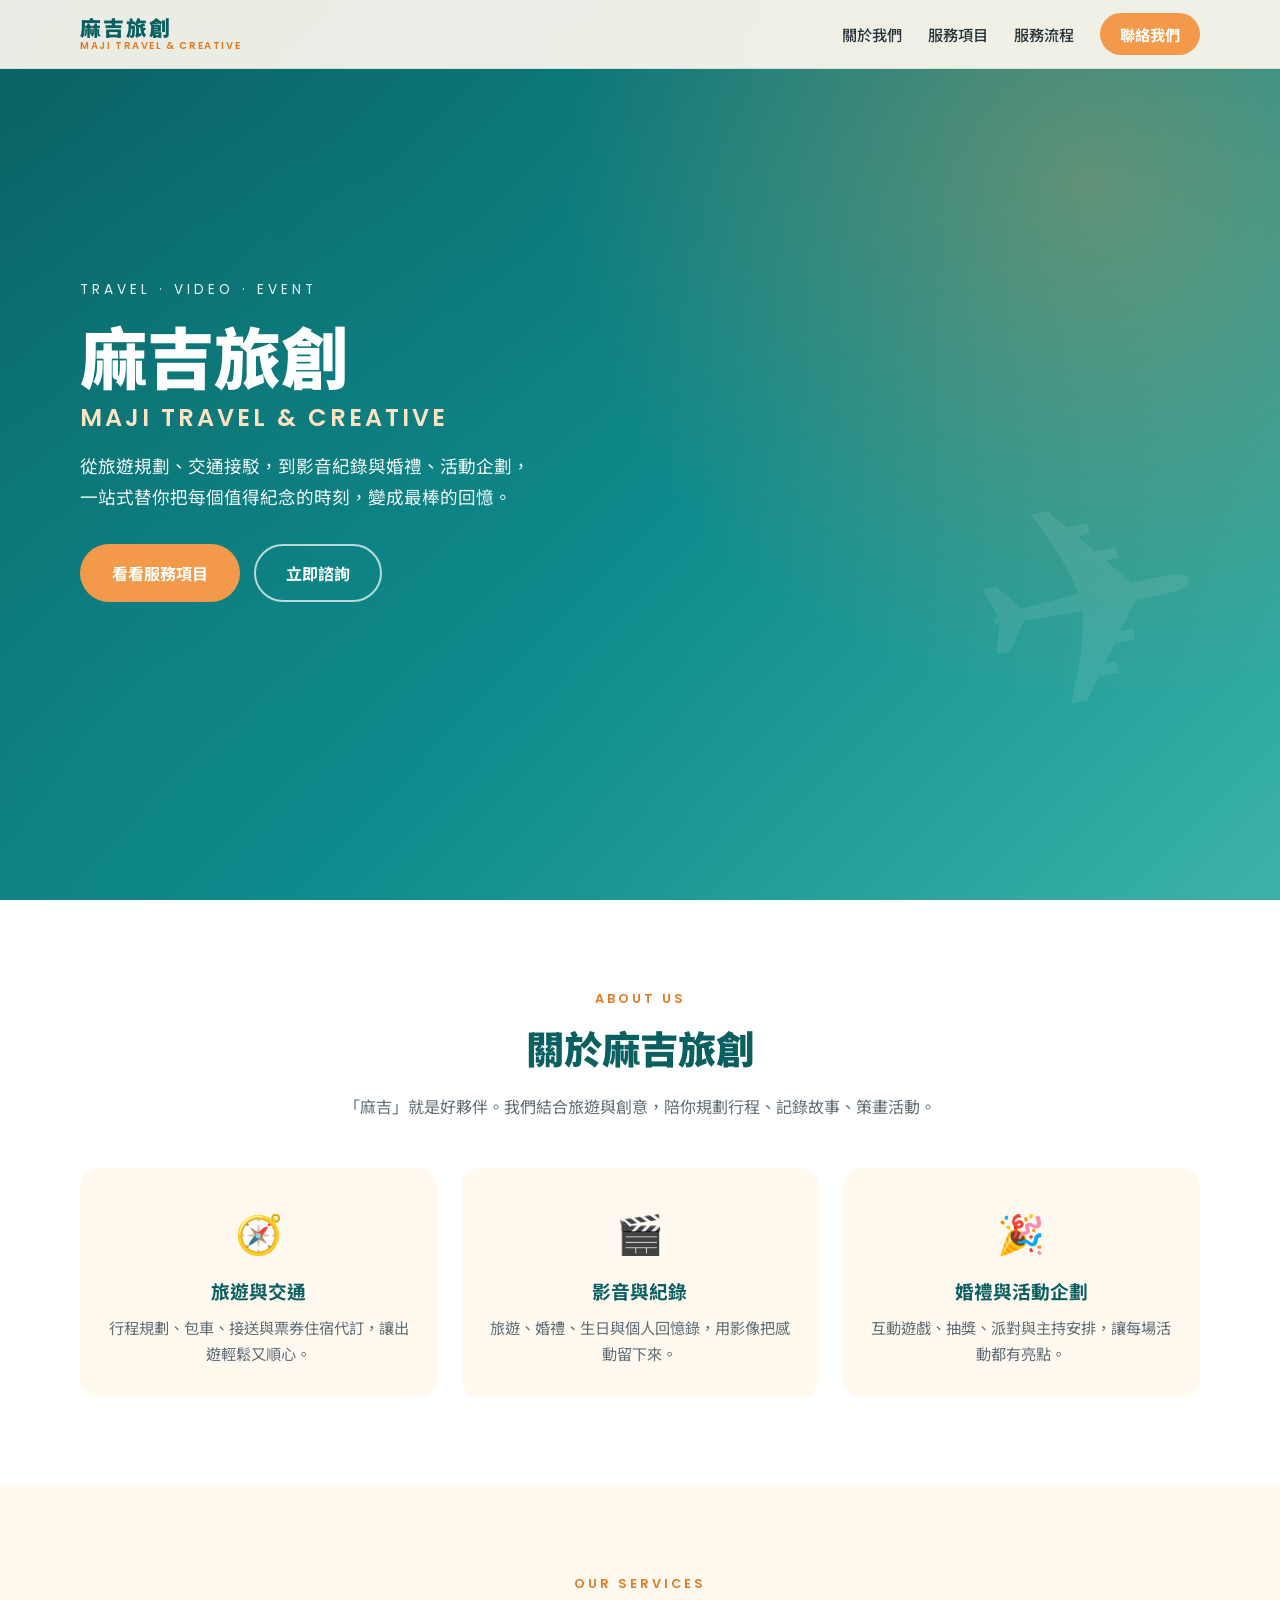
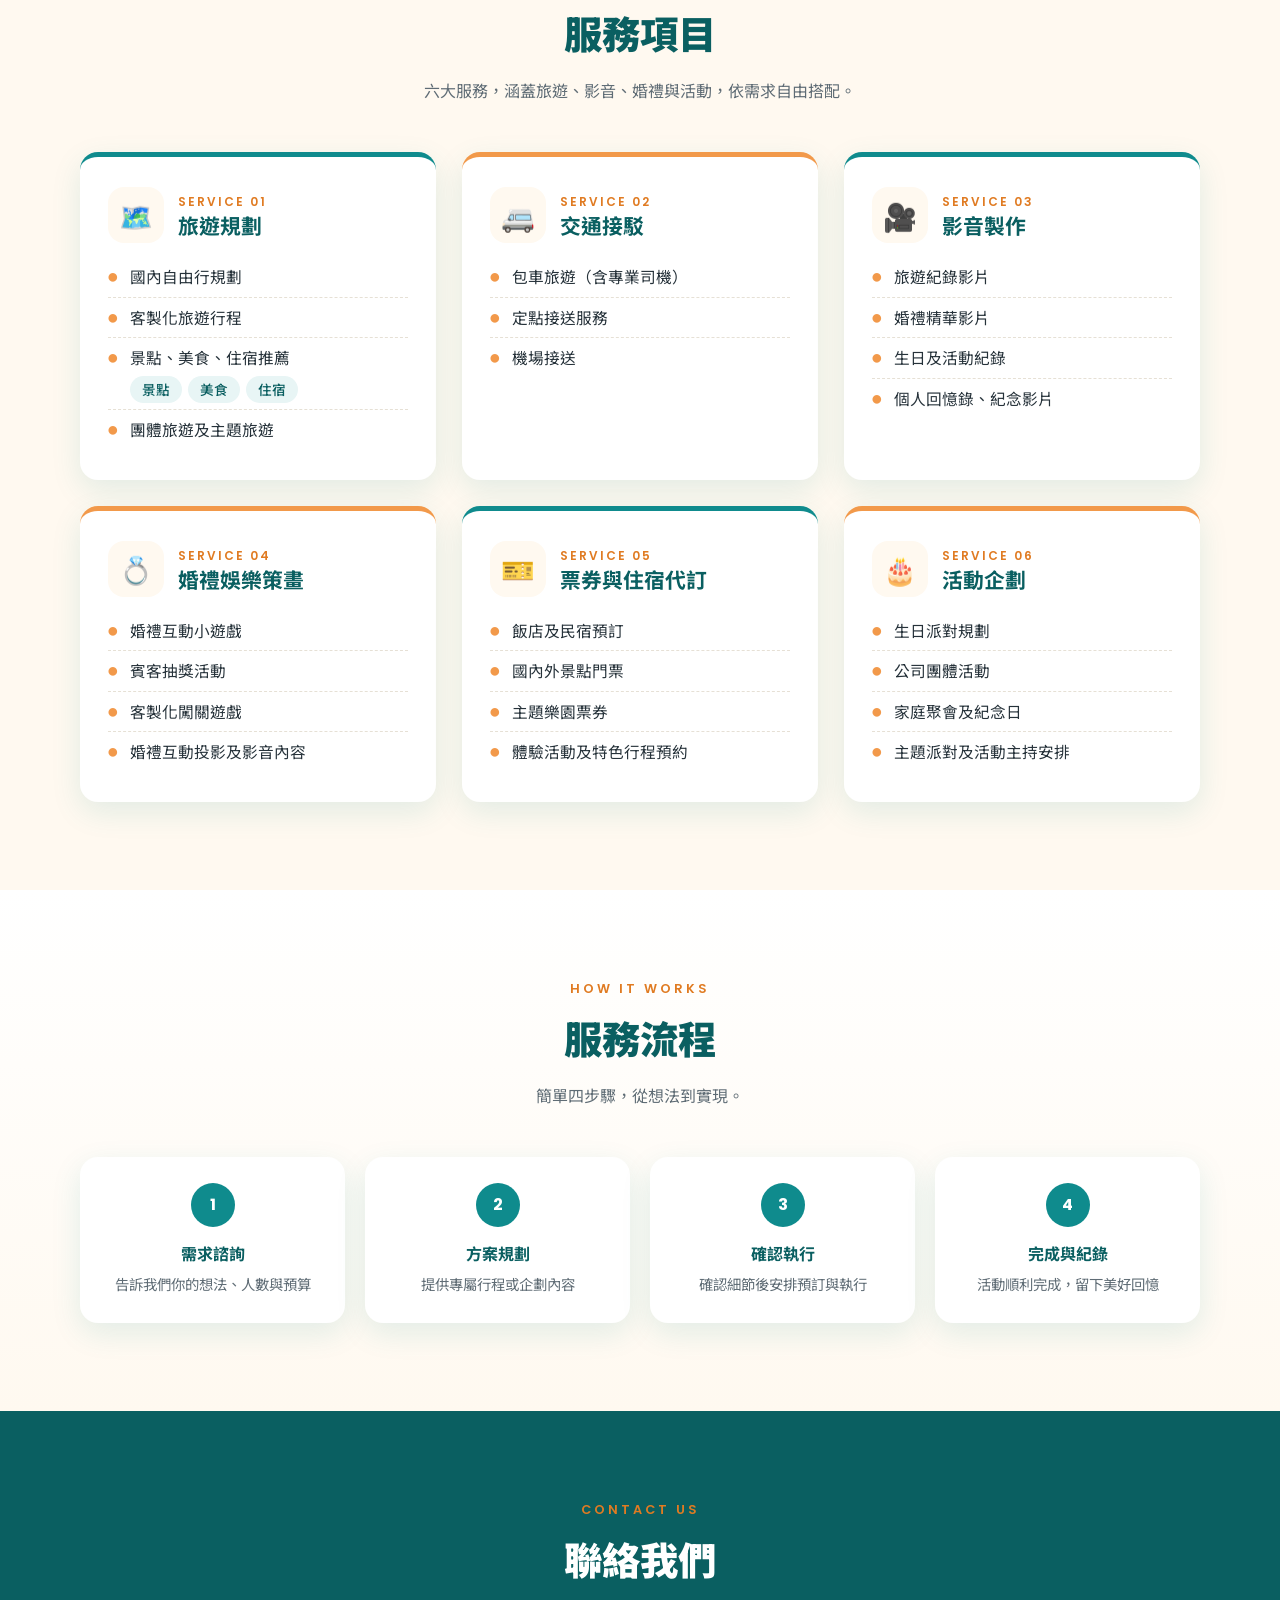
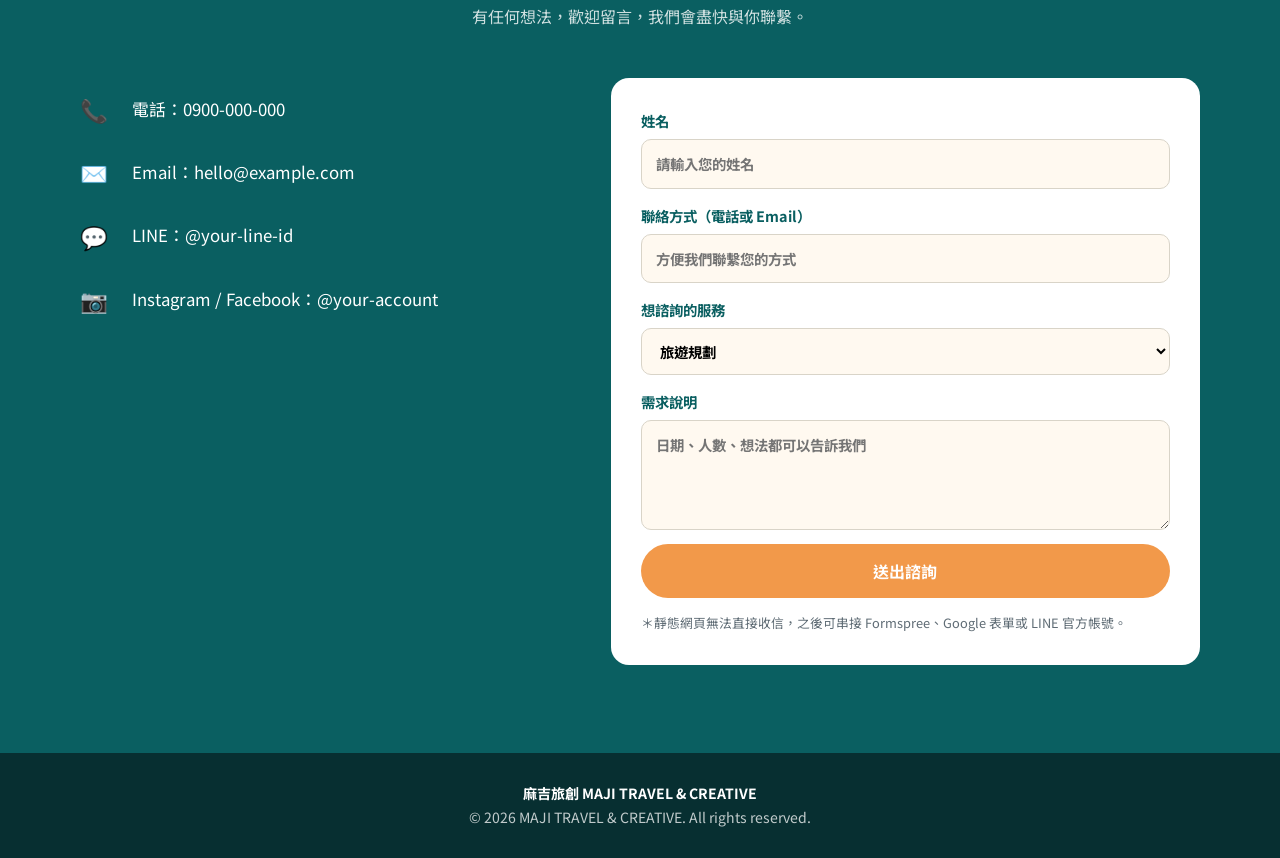
==== index.html @ 3b08e2c5 "Add files via upload" ====
<!DOCTYPE html>
<html lang="zh-Hant">
<head>
  <meta charset="UTF-8">
  <meta name="viewport" content="width=device-width, initial-scale=1.0">
  <title>麻吉旅創 MAJI TRAVEL & CREATIVE｜旅遊規劃・影音製作・活動企劃</title>
  <meta name="description" content="麻吉旅創 MAJI TRAVEL & CREATIVE 提供旅遊規劃、交通接駁、影音製作、婚禮娛樂策畫、票券與住宿代訂、活動企劃等服務。">
  <link rel="preconnect" href="https://fonts.googleapis.com">
  <link rel="preconnect" href="https://fonts.gstatic.com" crossorigin>
  <link href="https://fonts.googleapis.com/css2?family=Noto+Sans+TC:wght@400;500;700;900&family=Poppins:wght@500;600;700&display=swap" rel="stylesheet">
  <style>
    :root {
      --teal: #0f8b8d;
      --teal-dark: #0a5f61;
      --orange: #f2994a;
      --orange-dark: #e07b22;
      --cream: #fff9f0;
      --ink: #26323a;
      --muted: #5f6c75;
      --card: #ffffff;
      --radius: 18px;
      --shadow: 0 10px 30px rgba(15, 139, 141, 0.12);
    }
    * { box-sizing: border-box; margin: 0; padding: 0; }
    html { scroll-behavior: smooth; scroll-padding-top: 76px; }
    body {
      font-family: "Noto Sans TC", "Microsoft JhengHei", sans-serif;
      color: var(--ink);
      background: var(--cream);
      line-height: 1.75;
    }
    a { color: inherit; text-decoration: none; }
    ul { list-style: none; }
    .container { width: min(1120px, 92%); margin: 0 auto; }

    /* ---------- Header ---------- */
    header {
      position: fixed; top: 0; left: 0; right: 0; z-index: 100;
      background: rgba(255, 249, 240, 0.92);
      backdrop-filter: blur(10px);
      border-bottom: 1px solid rgba(15, 139, 141, 0.12);
    }
    .nav { display: flex; align-items: center; justify-content: space-between; height: 68px; }
    .brand { display: flex; flex-direction: column; line-height: 1.15; }
    .brand strong { font-size: 1.3rem; color: var(--teal-dark); font-weight: 900; letter-spacing: 2px; }
    .brand span { font-family: "Poppins", sans-serif; font-size: 0.62rem; letter-spacing: 1.6px; color: var(--orange-dark); font-weight: 600; }
    .menu { display: flex; gap: 26px; align-items: center; font-weight: 500; font-size: 0.95rem; }
    .menu a:hover { color: var(--teal); }
    .menu .cta {
      background: var(--orange); color: #fff; padding: 8px 20px; border-radius: 999px; font-weight: 700;
      transition: background .2s, transform .2s;
    }
    .menu .cta:hover { background: var(--orange-dark); color: #fff; transform: translateY(-1px); }
    .burger { display: none; background: none; border: 0; font-size: 1.8rem; color: var(--teal-dark); cursor: pointer; }

    /* ---------- Hero ---------- */
    .hero {
      min-height: 100vh;
      display: flex; align-items: center;
      padding-top: 68px;
      background:
        radial-gradient(circle at 85% 20%, rgba(242,153,74,.35), transparent 40%),
        radial-gradient(circle at 10% 80%, rgba(15,139,141,.30), transparent 45%),
        linear-gradient(135deg, #0a5f61 0%, #0f8b8d 55%, #3bb3a8 100%);
      color: #fff;
      position: relative; overflow: hidden;
    }
    .hero::after {
      content: "✈"; position: absolute; right: 6%; bottom: 8%;
      font-size: clamp(8rem, 22vw, 18rem); opacity: .08; transform: rotate(-12deg);
    }
    .hero-inner { position: relative; z-index: 1; max-width: 720px; }
    .eyebrow { font-family: "Poppins", sans-serif; letter-spacing: 4px; font-size: .85rem; opacity: .9; }
    .hero h1 { font-size: clamp(2.4rem, 6vw, 4.2rem); line-height: 1.2; margin: 14px 0 8px; font-weight: 900; }
    .hero h1 small { display: block; font-family: "Poppins", sans-serif; font-size: clamp(1rem, 2.4vw, 1.5rem); letter-spacing: 3px; font-weight: 600; color: #ffe2bf; margin-top: 8px; }
    .hero p { font-size: 1.1rem; opacity: .95; margin: 18px 0 32px; max-width: 560px; }
    .btns { display: flex; gap: 14px; flex-wrap: wrap; }
    .btn {
      display: inline-block; padding: 13px 30px; border-radius: 999px; font-weight: 700;
      border: 2px solid transparent; transition: all .2s; cursor: pointer; font-size: 1rem; font-family: inherit;
    }
    .btn-primary { background: var(--orange); color: #fff; }
    .btn-primary:hover { background: var(--orange-dark); transform: translateY(-2px); }
    .btn-ghost { border-color: rgba(255,255,255,.7); color: #fff; }
    .btn-ghost:hover { background: rgba(255,255,255,.15); }

    /* ---------- Sections ---------- */
    section { padding: 88px 0; }
    .section-head { text-align: center; margin-bottom: 48px; }
    .section-head .tag { font-family: "Poppins", sans-serif; color: var(--orange-dark); letter-spacing: 3px; font-size: .8rem; font-weight: 600; }
    .section-head h2 { font-size: clamp(1.8rem, 4vw, 2.4rem); color: var(--teal-dark); margin-top: 4px; font-weight: 900; }
    .section-head p { color: var(--muted); max-width: 600px; margin: 10px auto 0; }

    /* About */
    .about { background: #fff; }
    .about-grid { display: grid; grid-template-columns: repeat(3, 1fr); gap: 24px; }
    .about-item { text-align: center; padding: 30px 22px; border-radius: var(--radius); background: var(--cream); }
    .about-item .ico { font-size: 2.4rem; }
    .about-item h3 { margin: 10px 0 6px; color: var(--teal-dark); }
    .about-item p { color: var(--muted); font-size: .95rem; }

    /* Services */
    .services-grid { display: grid; grid-template-columns: repeat(auto-fit, minmax(320px, 1fr)); gap: 26px; }
    .card {
      background: var(--card); border-radius: var(--radius); padding: 30px 28px;
      box-shadow: var(--shadow); border-top: 5px solid var(--teal);
      transition: transform .25s, box-shadow .25s;
    }
    .card:nth-child(even) { border-top-color: var(--orange); }
    .card:hover { transform: translateY(-6px); box-shadow: 0 16px 36px rgba(15,139,141,.2); }
    .card-top { display: flex; align-items: center; gap: 14px; margin-bottom: 14px; }
    .card-top .ico {
      width: 56px; height: 56px; display: grid; place-items: center; font-size: 1.7rem;
      background: var(--cream); border-radius: 16px;
    }
    .card-top .num { font-family: "Poppins", sans-serif; font-size: .75rem; color: var(--orange-dark); font-weight: 600; letter-spacing: 2px; }
    .card-top h3 { font-size: 1.3rem; color: var(--teal-dark); line-height: 1.3; }
    .card li { position: relative; padding: 6px 0 6px 22px; border-bottom: 1px dashed #e6e0d5; font-size: .98rem; }
    .card li:last-child { border-bottom: 0; }
    .card li::before { content: "●"; position: absolute; left: 0; color: var(--orange); font-size: .6rem; top: 12px; }
    .card li ul { margin-top: 4px; display: flex; flex-wrap: wrap; gap: 6px; }
    .card li ul li {
      padding: 2px 12px; border: 0; background: #e8f5f5; color: var(--teal-dark);
      border-radius: 999px; font-size: .85rem; font-weight: 500;
    }
    .card li ul li::before { display: none; }

    /* Process */
    .process { background: linear-gradient(180deg, #fff 0%, var(--cream) 100%); }
    .steps { display: grid; grid-template-columns: repeat(4, 1fr); gap: 20px; counter-reset: step; }
    .step { text-align: center; padding: 26px 16px; background: #fff; border-radius: var(--radius); box-shadow: var(--shadow); }
    .step::before {
      counter-increment: step; content: counter(step);
      display: grid; place-items: center; width: 44px; height: 44px; margin: 0 auto 12px;
      border-radius: 50%; background: var(--teal); color: #fff; font-family: "Poppins", sans-serif; font-weight: 700;
    }
    .step h4 { color: var(--teal-dark); margin-bottom: 4px; }
    .step p { color: var(--muted); font-size: .9rem; }

    /* Contact */
    .contact { background: var(--teal-dark); color: #fff; }
    .contact .section-head h2 { color: #fff; }
    .contact .section-head p { color: rgba(255,255,255,.8); }
    .contact-grid { display: grid; grid-template-columns: 1fr 1.2fr; gap: 40px; align-items: start; }
    .contact-info li { padding: 12px 0; display: flex; gap: 12px; align-items: center; font-size: 1.05rem; }
    .contact-info .ico { font-size: 1.4rem; width: 40px; }
    form { background: #fff; color: var(--ink); padding: 30px; border-radius: var(--radius); display: grid; gap: 14px; }
    label { font-weight: 700; font-size: .9rem; color: var(--teal-dark); display: grid; gap: 6px; }
    input, select, textarea {
      font: inherit; padding: 11px 14px; border: 1.5px solid #d9d4c8; border-radius: 10px; background: var(--cream);
    }
    input:focus, select:focus, textarea:focus { outline: none; border-color: var(--teal); background: #fff; }
    textarea { min-height: 110px; resize: vertical; }
    .form-note { font-size: .8rem; color: var(--muted); }
    .toast { display: none; background: #e8f5f5; color: var(--teal-dark); padding: 12px 16px; border-radius: 10px; font-weight: 700; }

    footer { background: #072f31; color: rgba(255,255,255,.75); text-align: center; padding: 28px 0; font-size: .88rem; }
    footer strong { color: #fff; }

    /* Reveal animation */
    .reveal { opacity: 0; transform: translateY(24px); transition: opacity .7s, transform .7s; }
    .reveal.show { opacity: 1; transform: none; }

    /* ---------- Responsive ---------- */
    @media (max-width: 860px) {
      .burger { display: block; }
      .menu {
        position: absolute; top: 68px; left: 0; right: 0; flex-direction: column; gap: 0;
        background: var(--cream); border-bottom: 1px solid rgba(15,139,141,.15);
        max-height: 0; overflow: hidden; transition: max-height .3s;
      }
      .menu.open { max-height: 420px; }
      .menu a { padding: 14px 0; width: 100%; text-align: center; }
      .menu .cta { border-radius: 0; background: transparent; color: var(--orange-dark); }
      .about-grid, .contact-grid { grid-template-columns: 1fr; }
      .steps { grid-template-columns: repeat(2, 1fr); }
      .services-grid { grid-template-columns: 1fr; }
      section { padding: 64px 0; }
    }
    @media (max-width: 480px) { .steps { grid-template-columns: 1fr; } }
  </style>
</head>
<body>

  <!-- ===== Header ===== -->
  <header>
    <div class="container nav">
      <a href="#home" class="brand">
        <strong>麻吉旅創</strong>
        <span>MAJI TRAVEL &amp; CREATIVE</span>
      </a>
      <button class="burger" id="burger" aria-label="開啟選單">☰</button>
      <nav class="menu" id="menu">
        <a href="#about">關於我們</a>
        <a href="#services">服務項目</a>
        <a href="#process">服務流程</a>
        <a href="#contact" class="cta">聯絡我們</a>
      </nav>
    </div>
  </header>

  <!-- ===== Hero ===== -->
  <section class="hero" id="home">
    <div class="container">
      <div class="hero-inner">
        <div class="eyebrow">TRAVEL · VIDEO · EVENT</div>
        <h1>麻吉旅創
          <small>MAJI TRAVEL &amp; CREATIVE</small>
        </h1>
        <p>從旅遊規劃、交通接駁，到影音紀錄與婚禮、活動企劃，<br>一站式替你把每個值得紀念的時刻，變成最棒的回憶。</p>
        <div class="btns">
          <a href="#services" class="btn btn-primary">看看服務項目</a>
          <a href="#contact" class="btn btn-ghost">立即諮詢</a>
        </div>
      </div>
    </div>
  </section>

  <!-- ===== About ===== -->
  <section class="about" id="about">
    <div class="container">
      <div class="section-head reveal">
        <div class="tag">ABOUT US</div>
        <h2>關於麻吉旅創</h2>
        <p>「麻吉」就是好夥伴。我們結合旅遊與創意，陪你規劃行程、記錄故事、策畫活動。</p>
      </div>
      <div class="about-grid">
        <div class="about-item reveal">
          <div class="ico">🧭</div>
          <h3>旅遊與交通</h3>
          <p>行程規劃、包車、接送與票券住宿代訂，讓出遊輕鬆又順心。</p>
        </div>
        <div class="about-item reveal">
          <div class="ico">🎬</div>
          <h3>影音與紀錄</h3>
          <p>旅遊、婚禮、生日與個人回憶錄，用影像把感動留下來。</p>
        </div>
        <div class="about-item reveal">
          <div class="ico">🎉</div>
          <h3>婚禮與活動企劃</h3>
          <p>互動遊戲、抽獎、派對與主持安排，讓每場活動都有亮點。</p>
        </div>
      </div>
    </div>
  </section>

  <!-- ===== Services ===== -->
  <section id="services">
    <div class="container">
      <div class="section-head reveal">
        <div class="tag">OUR SERVICES</div>
        <h2>服務項目</h2>
        <p>六大服務，涵蓋旅遊、影音、婚禮與活動，依需求自由搭配。</p>
      </div>

      <div class="services-grid">

        <article class="card reveal">
          <div class="card-top">
            <div class="ico">🗺️</div>
            <div><div class="num">SERVICE 01</div><h3>旅遊規劃</h3></div>
          </div>
          <ul>
            <li>國內自由行規劃</li>
            <li>客製化旅遊行程</li>
            <li>景點、美食、住宿推薦
              <ul>
                <li>景點</li><li>美食</li><li>住宿</li>
              </ul>
            </li>
            <li>團體旅遊及主題旅遊</li>
          </ul>
        </article>

        <article class="card reveal">
          <div class="card-top">
            <div class="ico">🚐</div>
            <div><div class="num">SERVICE 02</div><h3>交通接駁</h3></div>
          </div>
          <ul>
            <li>包車旅遊（含專業司機）</li>
            <li>定點接送服務</li>
            <li>機場接送</li>
          </ul>
        </article>

        <article class="card reveal">
          <div class="card-top">
            <div class="ico">🎥</div>
            <div><div class="num">SERVICE 03</div><h3>影音製作</h3></div>
          </div>
          <ul>
            <li>旅遊紀錄影片</li>
            <li>婚禮精華影片</li>
            <li>生日及活動紀錄</li>
            <li>個人回憶錄、紀念影片</li>
          </ul>
        </article>

        <article class="card reveal">
          <div class="card-top">
            <div class="ico">💍</div>
            <div><div class="num">SERVICE 04</div><h3>婚禮娛樂策畫</h3></div>
          </div>
          <ul>
            <li>婚禮互動小遊戲</li>
            <li>賓客抽獎活動</li>
            <li>客製化闖關遊戲</li>
            <li>婚禮互動投影及影音內容</li>
          </ul>
        </article>

        <article class="card reveal">
          <div class="card-top">
            <div class="ico">🎫</div>
            <div><div class="num">SERVICE 05</div><h3>票券與住宿代訂</h3></div>
          </div>
          <ul>
            <li>飯店及民宿預訂</li>
            <li>國內外景點門票</li>
            <li>主題樂園票券</li>
            <li>體驗活動及特色行程預約</li>
          </ul>
        </article>

        <article class="card reveal">
          <div class="card-top">
            <div class="ico">🎂</div>
            <div><div class="num">SERVICE 06</div><h3>活動企劃</h3></div>
          </div>
          <ul>
            <li>生日派對規劃</li>
            <li>公司團體活動</li>
            <li>家庭聚會及紀念日</li>
            <li>主題派對及活動主持安排</li>
          </ul>
        </article>

      </div>
    </div>
  </section>

  <!-- ===== Process ===== -->
  <section class="process" id="process">
    <div class="container">
      <div class="section-head reveal">
        <div class="tag">HOW IT WORKS</div>
        <h2>服務流程</h2>
        <p>簡單四步驟，從想法到實現。</p>
      </div>
      <div class="steps">
        <div class="step reveal"><h4>需求諮詢</h4><p>告訴我們你的想法、人數與預算</p></div>
        <div class="step reveal"><h4>方案規劃</h4><p>提供專屬行程或企劃內容</p></div>
        <div class="step reveal"><h4>確認執行</h4><p>確認細節後安排預訂與執行</p></div>
        <div class="step reveal"><h4>完成與紀錄</h4><p>活動順利完成，留下美好回憶</p></div>
      </div>
    </div>
  </section>

  <!-- ===== Contact ===== -->
  <section class="contact" id="contact">
    <div class="container">
      <div class="section-head reveal">
        <div class="tag">CONTACT US</div>
        <h2>聯絡我們</h2>
        <p>有任何想法，歡迎留言，我們會盡快與你聯繫。</p>
      </div>
      <div class="contact-grid">
        <ul class="contact-info reveal">
          <!-- TODO：請改成你們真實的聯絡資訊 -->
          <li><span class="ico">📞</span> 電話：0900-000-000</li>
          <li><span class="ico">✉️</span> Email：hello@example.com</li>
          <li><span class="ico">💬</span> LINE：@your-line-id</li>
          <li><span class="ico">📷</span> Instagram / Facebook：@your-account</li>
        </ul>

        <form class="reveal" id="contactForm">
          <label>姓名
            <input type="text" name="name" required placeholder="請輸入您的姓名">
          </label>
          <label>聯絡方式（電話或 Email）
            <input type="text" name="contact" required placeholder="方便我們聯繫您的方式">
          </label>
          <label>想諮詢的服務
            <select name="service">
              <option>旅遊規劃</option>
              <option>交通接駁</option>
              <option>影音製作</option>
              <option>婚禮娛樂策畫</option>
              <option>票券與住宿代訂</option>
              <option>活動企劃</option>
              <option>其他</option>
            </select>
          </label>
          <label>需求說明
            <textarea name="message" placeholder="日期、人數、想法都可以告訴我們"></textarea>
          </label>
          <button type="submit" class="btn btn-primary">送出諮詢</button>
          <div class="toast" id="toast">謝謝您的留言！（此為示範表單，尚未串接寄送功能）</div>
          <p class="form-note">＊靜態網頁無法直接收信，之後可串接 Formspree、Google 表單或 LINE 官方帳號。</p>
        </form>
      </div>
    </div>
  </section>

  <footer>
    <div class="container">
      <p><strong>麻吉旅創 MAJI TRAVEL &amp; CREATIVE</strong></p>
      <p>&copy; <span id="year">2026</span> MAJI TRAVEL &amp; CREATIVE. All rights reserved.</p>
    </div>
  </footer>

  <script>
    // 手機版選單
    const burger = document.getElementById('burger');
    const menu = document.getElementById('menu');
    burger.addEventListener('click', () => menu.classList.toggle('open'));
    menu.querySelectorAll('a').forEach(a => a.addEventListener('click', () => menu.classList.remove('open')));

    // 捲動淡入
    const io = new IntersectionObserver((entries) => {
      entries.forEach(e => { if (e.isIntersecting) { e.target.classList.add('show'); io.unobserve(e.target); } });
    }, { threshold: 0.12 });
    document.querySelectorAll('.reveal').forEach(el => io.observe(el));

    // 表單（示範用）
    document.getElementById('contactForm').addEventListener('submit', (e) => {
      e.preventDefault();
      document.getElementById('toast').style.display = 'block';
      e.target.reset();
    });

    // 年份
    document.getElementById('year').textContent = new Date().getFullYear();
  </script>
</body>
</html>
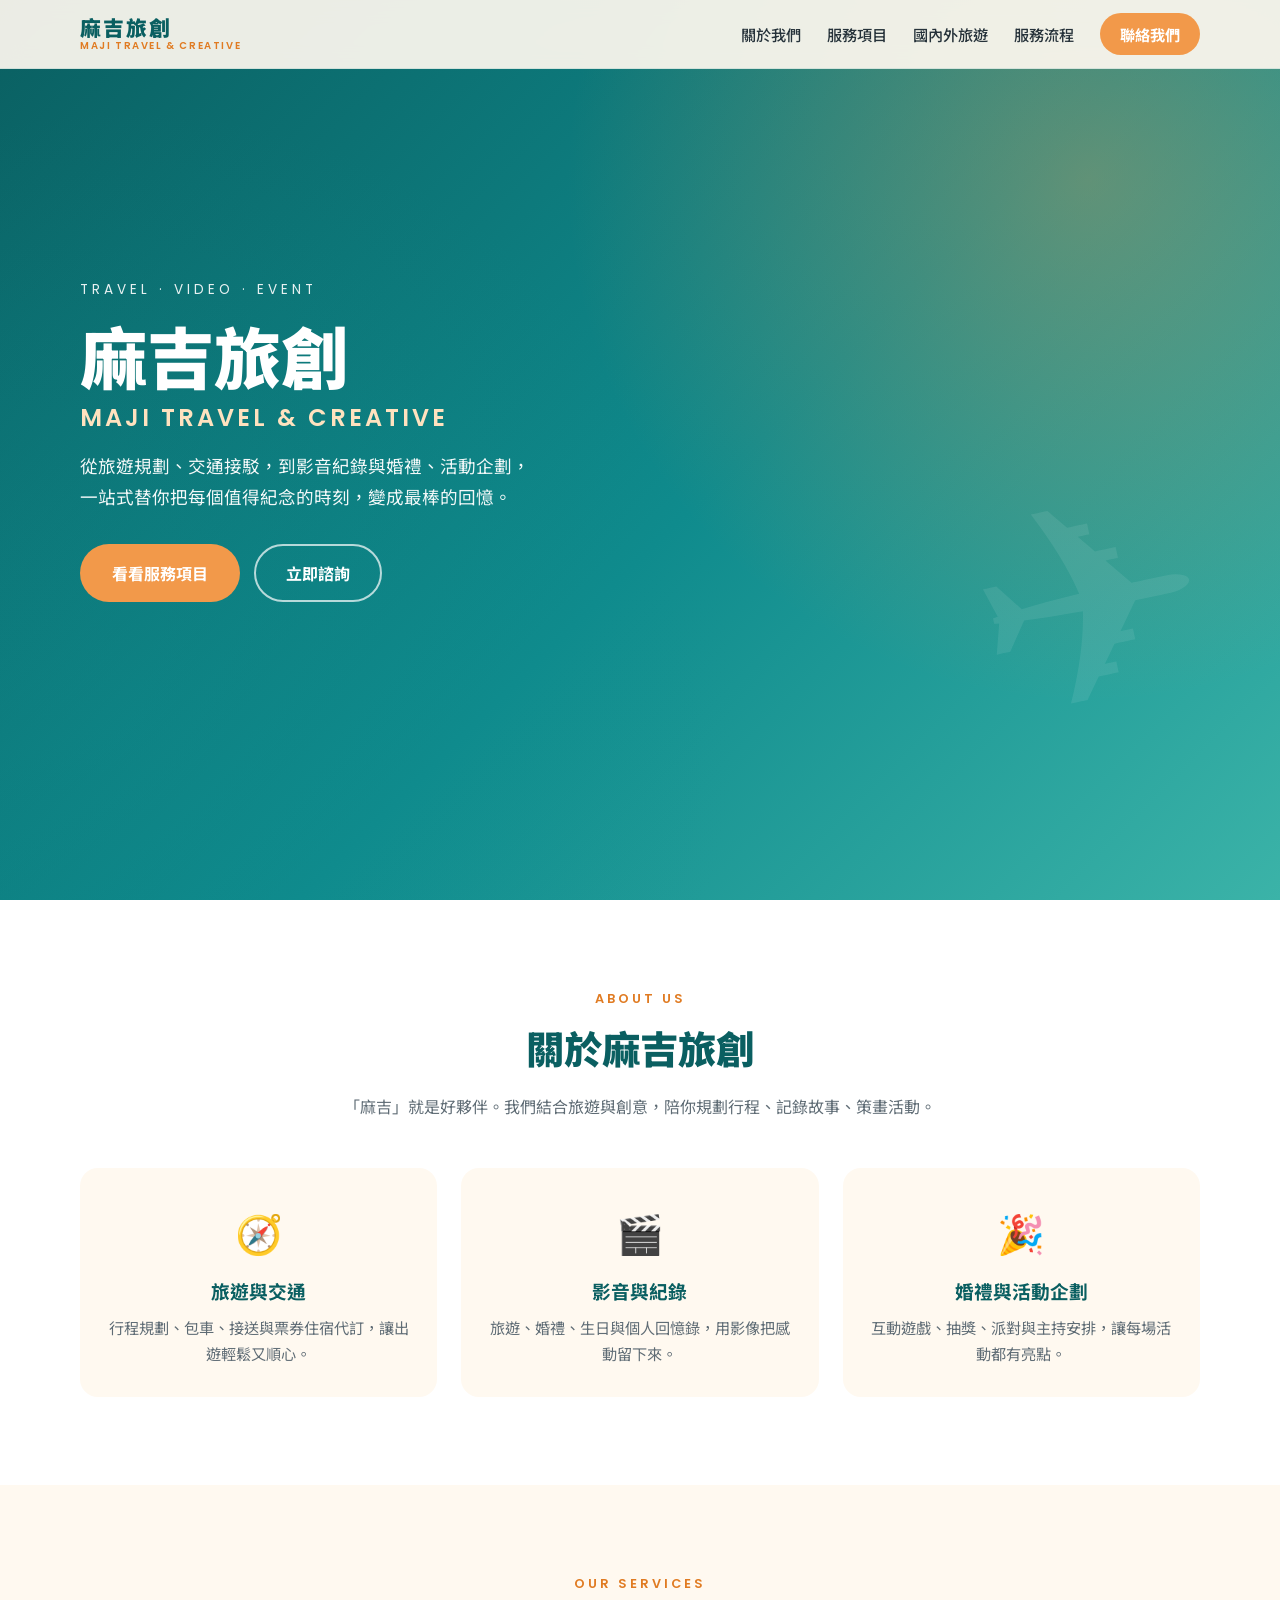
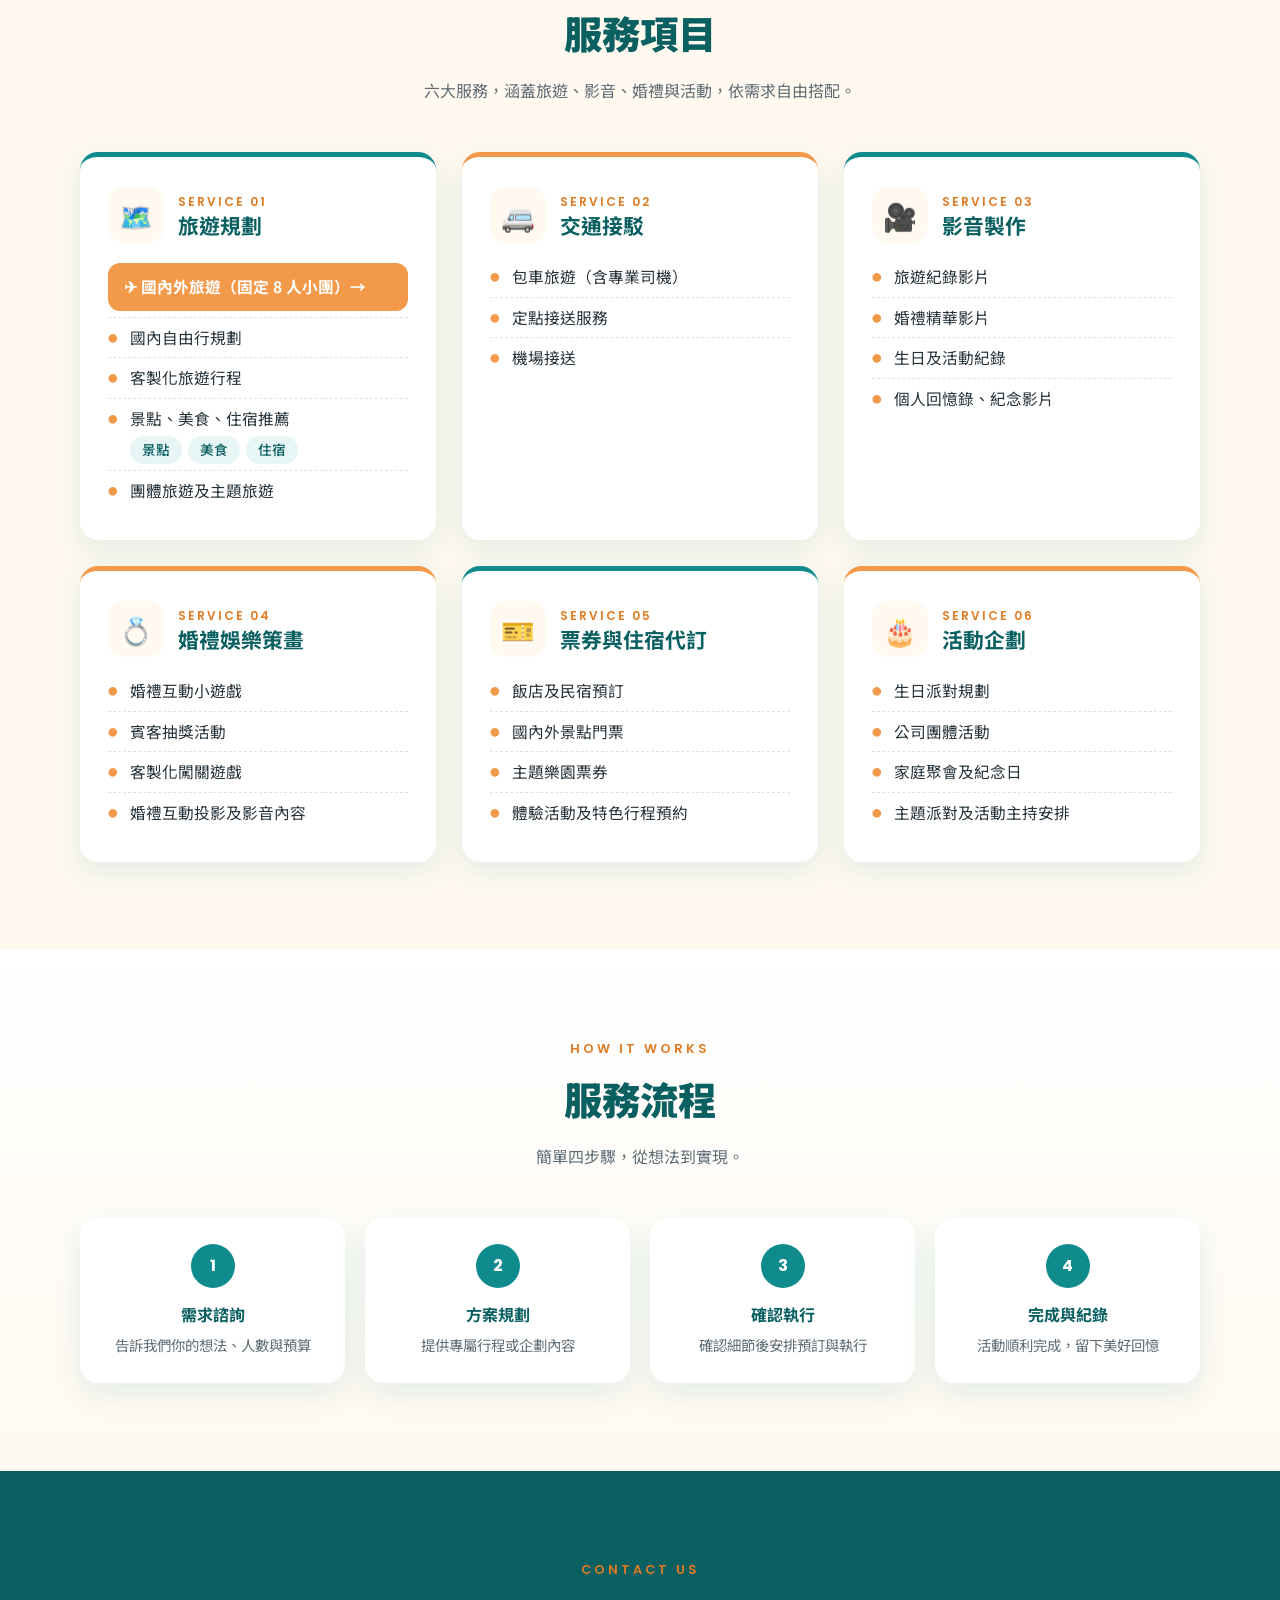
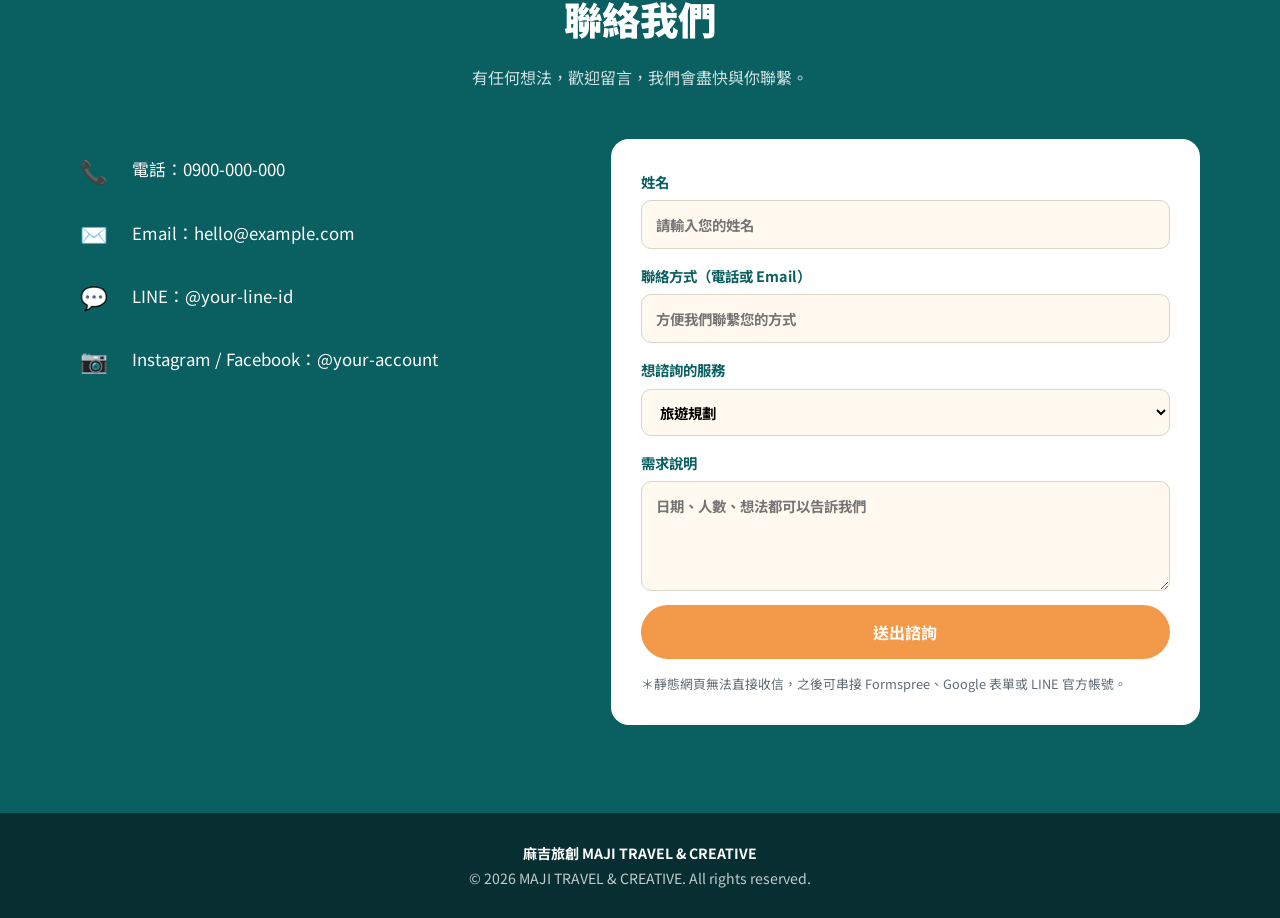
==== commit 0bcd1787: "Add files via upload" ====
--- a/index.html
+++ b/index.html
@@ -125,6 +125,14 @@
     }
     .card li ul li::before { display: none; }
 
+    .card li.featured { padding-left: 0; }
+    .card li.featured::before { display: none; }
+    .card li.featured a {
+      display: block; background: var(--orange); color: #fff; font-weight: 700;
+      padding: 10px 16px; border-radius: 12px; transition: background .2s, transform .2s;
+    }
+    .card li.featured a:hover { background: var(--orange-dark); transform: translateY(-2px); }
+
     /* Process */
     .process { background: linear-gradient(180deg, #fff 0%, var(--cream) 100%); }
     .steps { display: grid; grid-template-columns: repeat(4, 1fr); gap: 20px; counter-reset: step; }
@@ -193,6 +201,7 @@
       <nav class="menu" id="menu">
         <a href="#about">關於我們</a>
         <a href="#services">服務項目</a>
+        <a href="travel.html">國內外旅遊</a>
         <a href="#process">服務流程</a>
         <a href="#contact" class="cta">聯絡我們</a>
       </nav>
@@ -261,6 +270,7 @@
             <div><div class="num">SERVICE 01</div><h3>旅遊規劃</h3></div>
           </div>
           <ul>
+            <li class="featured"><a href="travel.html">✈ 國內外旅遊（固定 8 人小團）→</a></li>
             <li>國內自由行規劃</li>
             <li>客製化旅遊行程</li>
             <li>景點、美食、住宿推薦
